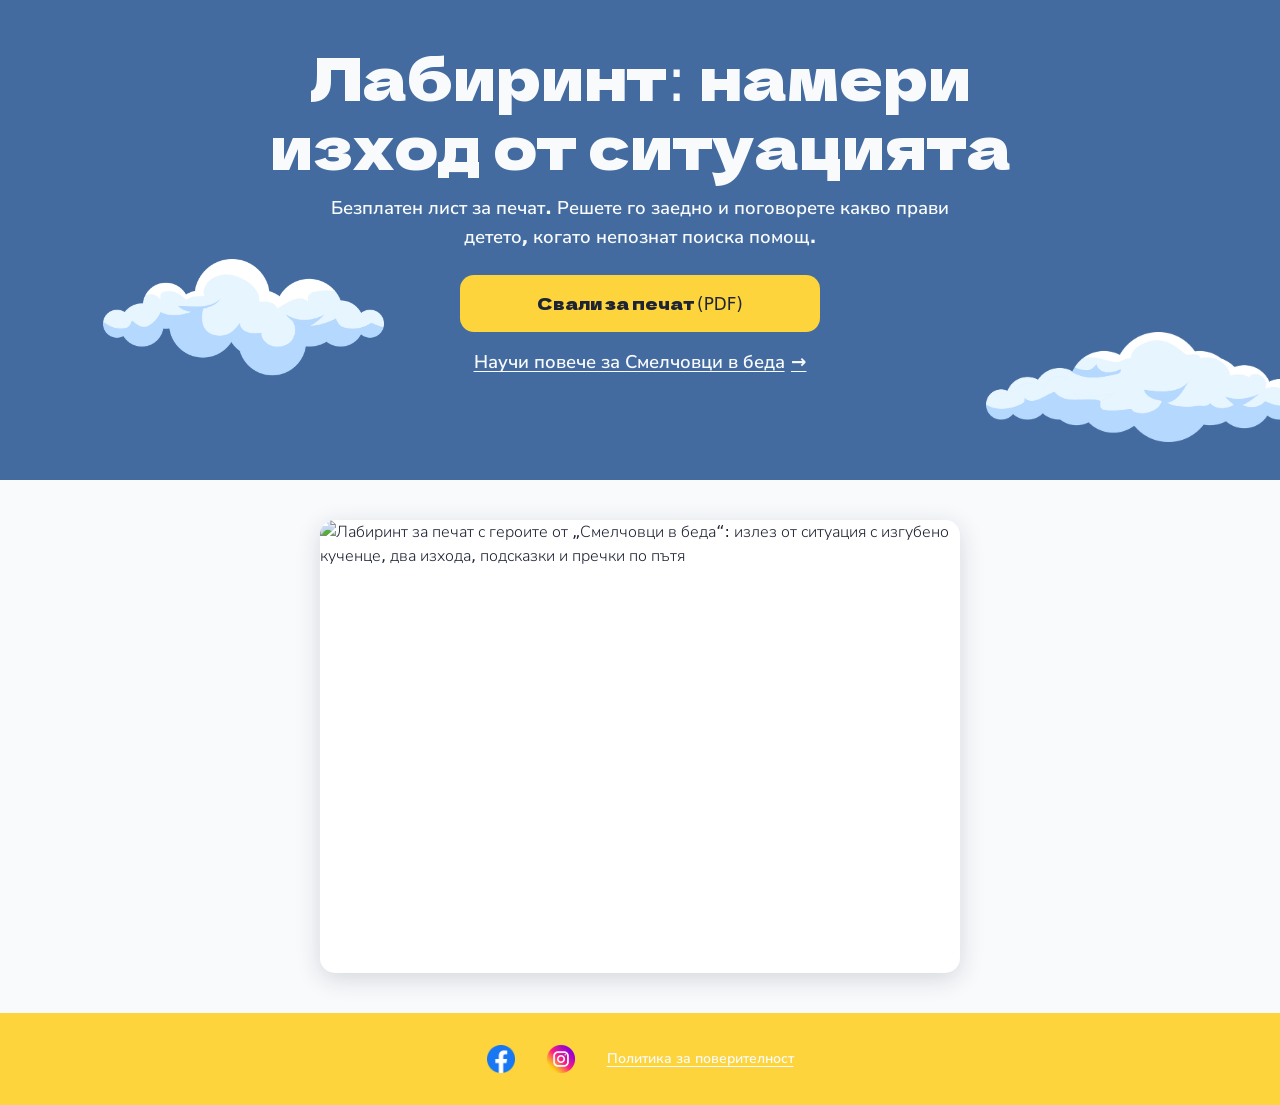
==== materiali/index.html @ 801d9868 "New dowload maze page" ====
<!DOCTYPE html>
<html lang="bg">
<head>
  <meta charset="UTF-8" />
  <meta name="viewport" content="width=device-width, initial-scale=1.0" />
  <title>Безплатен лабиринт за печат за деца | Смелчовци в беда</title>
  <meta name="description" content="Безплатен лабиринт за печат: намери изход от ситуация с изгубено кученце. Решете го заедно и поговорете какво прави детето, когато непознат поиска помощ." />

  <!-- Trailing slash, same convention as the landing page: GitHub Pages
       serves materiali/index.html at /materiali/. -->
  <link rel="canonical" href="https://smelcho.bg/materiali/" />

  <!-- Open Graph / Twitter Card. og:image is the site's existing 1200×630
       card, not the maze preview: WebP support in link previews is uneven
       (Viber, WhatsApp), and A4 landscape (1.41:1) is still not the 1.91:1
       a share card expects, so it would be cropped. -->
  <meta property="og:type" content="website" />
  <meta property="og:site_name" content="Смелчовци в беда" />
  <meta property="og:locale" content="bg_BG" />
  <meta property="og:url" content="https://smelcho.bg/materiali/" />
  <meta property="og:title" content="Лабиринт: намери изход от ситуацията — безплатен лист за печат" />
  <meta property="og:description" content="Решете го заедно и поговорете какво прави детето, когато непознат поиска помощ." />
  <meta property="og:image" content="https://smelcho.bg/assets/og/og-image-1200x630.png" />
  <meta property="og:image:width" content="1200" />
  <meta property="og:image:height" content="630" />
  <meta property="og:image:alt" content="Смелчовци в беда — карти за детска безопасност" />
  <meta name="twitter:card" content="summary_large_image" />
  <meta name="twitter:title" content="Лабиринт: намери изход от ситуацията — безплатен лист за печат" />
  <meta name="twitter:description" content="Решете го заедно и поговорете какво прави детето, когато непознат поиска помощ." />
  <meta name="twitter:image" content="https://smelcho.bg/assets/og/og-image-1200x630.png" />

  <!-- Literal --color-neda; <meta> can't read a custom property. -->
  <meta name="theme-color" content="#FDD43B" />

  <link rel="icon" href="../assets/icons/favicon-32.png" sizes="32x32" type="image/png" />
  <link rel="icon" href="../assets/icons/favicon-192.png" sizes="192x192" type="image/png" />
  <link rel="icon" href="../assets/icons/favicon-512.png" sizes="512x512" type="image/png" />
  <link rel="apple-touch-icon" href="../assets/icons/apple-touch-icon-180.png" />

  <!-- Same two preloads as the landing page; this page uses only Dela
       Gothic One 400 and Nunito Sans 600. Paths are `../` because the page
       sits one level down. -->
  <link rel="preload" href="../assets/fonts/dela-gothic-one-cyrillic-400-normal.woff2" as="font" type="font/woff2" crossorigin />
  <link rel="preload" href="../assets/fonts/nunito-sans-cyrillic-600-normal.woff2" as="font" type="font/woff2" crossorigin />

  <link rel="stylesheet" href="../style.css" />
</head>
<!-- data-no-scroll-depth: script.js is loaded here for $pageview and
     file_downloaded only; scroll_depth is a landing-page metric. -->
<body data-no-scroll-depth>
  <main class="materials">
    <!-- id="hero": initHeroClouds() in script.js looks for #hero and drives
         the clouds' --scroll-progress, exactly as on the landing page. The
         cloud markup and .cloud--1…4 classes are the landing page's own. -->
    <header class="materials__header" id="hero">
      <div class="hero__clouds" aria-hidden="true">
        <span class="cloud cloud--1"></span>
        <span class="cloud cloud--2"></span>
        <span class="cloud cloud--3"></span>
        <span class="cloud cloud--4"></span>
      </div>

      <div class="materials__header-inner">
        <h1 class="materials__title">Лабиринт: намери изход от ситуацията</h1>
        <p class="materials__lead">Безплатен лист за печат. Решете го заедно и поговорете какво прави детето, когато непознат поиска помощ.</p>

        <div class="materials__actions">
          <!-- Plain download link; works with JS off. script.js only
               listens for the click to send file_downloaded. -->
          <a
            class="cta-button materials__download"
            href="../assets/materiali/labirint-1.pdf"
            download
            data-track-download
          >Свали за печат (PDF)</a>

          <a class="materials__more" href="../">Научи повече за Смелчовци в беда<span aria-hidden="true">→</span></a>
        </div>
      </div>
    </header>

    <div class="materials__body">
      <!-- A4 landscape (297×210). width/height are the A4 ratio at 96dpi;
           CSS aspect-ratio keeps the box A4 whatever the file's own size. -->
      <img
        class="materials__preview"
        src="../assets/materiali/labirint-preview.webp"
        alt="Лабиринт за печат с героите от „Смелчовци в беда“: излез от ситуация с изгубено кученце, два изхода, подсказки и пречки по пътя"
        width="1123"
        height="794"
        loading="eager"
        decoding="async"
      />
    </div>

    <!-- Yellow footer: the landing page's own link row (its
         .waitlist-signup__footer* classes are reused as-is, not copied). -->
    <footer class="materials__footer">
      <nav class="waitlist-signup__footer" aria-label="Социални мрежи и правила">
        <ul class="waitlist-signup__footer-list">
          <li>
            <a class="waitlist-signup__footer-link" href="https://www.facebook.com/smelcho" target="_blank" rel="noopener">
              <img class="waitlist-signup__footer-icon" src="../assets/social/facebook.png" alt="Facebook" width="28" height="28" loading="lazy" decoding="async" />
            </a>
          </li>
          <li>
            <a class="waitlist-signup__footer-link" href="https://www.instagram.com/smelcho.bg/" target="_blank" rel="noopener">
              <img class="waitlist-signup__footer-icon waitlist-signup__footer-icon--inset" src="../assets/social/instagram.png" alt="Instagram" width="28" height="28" loading="lazy" decoding="async" />
            </a>
          </li>
          <li>
            <a class="waitlist-signup__footer-link waitlist-signup__footer-link--text" href="../privacy.html" target="_blank" rel="noopener">Политика за поверителност</a>
          </li>
        </ul>
      </nav>
    </footer>
  </main>

  <script src="../script.js"></script>
</body>
</html>
---- style.css ----
/* СМЕЛЧОВЦИ В БЕДА — Landing Page Styles.
   Tokens live in §1: extend that block, don't redefine tokens later.
   Breakpoints: <768px mobile · 768px portrait tablet · 1024px or 768px
   landscape = landscape tablet/desktop · 1440px desktop. */

/* 0. FONTS (self-hosted). Dela Gothic One ships weight 400 only — never
   request 700/800/900 against it; the browser fakes the bold badly. */
@font-face {
  font-family: 'Dela Gothic One';
  src: url('assets/fonts/dela-gothic-one-cyrillic-400-normal.woff2') format('woff2');
  font-weight: 400;
  font-style: normal;
  font-display: swap;
}
@font-face {
  font-family: 'Nunito Sans';
  src: url('assets/fonts/nunito-sans-cyrillic-300-normal.woff2') format('woff2');
  font-weight: 300;
  font-style: normal;
  font-display: swap;
}
@font-face {
  font-family: 'Nunito Sans';
  src: url('assets/fonts/nunito-sans-cyrillic-400-normal.woff2') format('woff2');
  font-weight: 400;
  font-style: normal;
  font-display: swap;
}
@font-face {
  font-family: 'Nunito Sans';
  src: url('assets/fonts/nunito-sans-cyrillic-600-normal.woff2') format('woff2');
  font-weight: 600;
  font-style: normal;
  font-display: swap;
}
@font-face {
  font-family: 'Nunito Sans';
  src: url('assets/fonts/nunito-sans-cyrillic-700-normal.woff2') format('woff2');
  font-weight: 700;
  font-style: normal;
  font-display: swap;
}
@font-face {
  font-family: 'Nunito Sans';
  src: url('assets/fonts/nunito-sans-cyrillic-800-normal.woff2') format('woff2');
  font-weight: 800;
  font-style: normal;
  font-display: swap;
}

/* --- 1. DESIGN TOKENS --- */
:root {
  --color-zaki: #725598;
  --color-vihren: #F68044;
  --color-neda: #FDD43B;
  /* Not --color-neda: that is a button fill, and reusing it would make
     this read as a button. 4.58:1 on --color-hero-bg. */
  --color-yellow-light: #FEEBA4;
  --color-vesta: #278C5D;
  --color-misho: #E5E1D6;
  --color-misho-accent: #4FA6E0; 
  --color-misho-trim: #8B5E3C;   
  --color-misho-hair: #D4B483;   
  --color-buddy: #2FB6B0; /* turquoise — Help/Buddy cards, not tied to one Bravie */

  --color-icon-burnt-orange: #A8501A;
  --color-icon-deep-red: #7A2020;
  --color-icon-deep-teal: #0E4749;

  /* --- Hero --- */
  /* Do not lighten without re-measuring: --color-yellow-light 4.58:1,
     --color-hero-text 5.21:1; both fail AA above this. */
  --color-hero-bg: #436BA0;
  --color-hero-text: #F8FAFC;

  /* --- Base surfaces --- */
  --color-surface-white: #F8FAFC;
  --color-text-dark: #1E2433; 
  --color-text-muted: #5B6478;

  /* --- Feedback colors --- */
  --color-error: #D9402A;
  --color-success: #278C5D; 

  /* --- Section background colors --- */
  --color-section-problem-bg: #725598; 
  --color-section-works-bg: var(--color-misho); /* Light, not saturated — needs different text/accent handling than the
    other section colors; see .how-it-works. */

  /* --- Type --- */
  --font-display: 'Dela Gothic One', system-ui, sans-serif;  
  --font-body: 'Nunito Sans', system-ui, sans-serif; 

  /* --- Type scale (fluid, mobile-first) --- */
  --font-size-h1: clamp(2rem, 6vw, 3.75rem);
  --font-size-h2: clamp(1.5rem, 4.5vw, 2.5rem);
  --font-size-body: clamp(1rem, 2vw, 1.15rem);
  --font-size-small: 0.875rem;

  /* --- Spacing scale --- */
  --space-1: 0.5rem;
  --space-2: 1rem;
  --space-3: 1.5rem;
  --space-4: 2.5rem;
  --space-5: 4rem;
  --space-6: 6rem;

  /* --- Radii --- */
  --radius-input: 14px;
  --radius-card: 15px; 

  /* --- Card geometry --- 3:5 per spec; physical cards are 6cm × 10cm. */
  --card-aspect: 3 / 5;
  --card-border-side: 6px; /* The spec's "thicker bottom border" is the caption panel's background,
    not a CSS border — see .brave-card__caption. */

  /* Fixed, not fluid, so the peek is predictable regardless of card
     width. */
  --card-peek-desktop: 300px;
  --card-peek-desktop-xl: 340px; 
  --card-peek-mobile: 230px;           
  --card-peek-tablet-portrait: 260px;  
}

/* --- 2. RESET & BASE --- */
*, *::before, *::after { box-sizing: border-box; }

/* Also on `html`, not just `body`: `html` is the real scrolling root
   once `body` has its own overflow. Remove it and the Wait-list clouds
   bring back a horizontal scrollbar. */
html { scroll-behavior: smooth; overflow-x: hidden; }

body {
  margin: 0;
  background: var(--color-surface-white);
  color: var(--color-text-dark);
  font-family: var(--font-body);
  font-weight: 300; 
  line-height: 1.5;
  -webkit-font-smoothing: antialiased;
  overflow-x: hidden; 
}

h1, h2, h3 { font-family: var(--font-display); font-weight: 400; margin: 0; }
p { margin: 0; }
ul { list-style: none; margin: 0; padding: 0; }
button { font-family: inherit; }

.sr-only {
  position: absolute;
  width: 1px; height: 1px;
  padding: 0; margin: -1px;
  overflow: hidden;
  clip: rect(0, 0, 0, 0);
  white-space: nowrap;
  border: 0;
}

@media (prefers-reduced-motion: reduce) {
  html { scroll-behavior: auto; }
  *, *::before, *::after {
    animation-duration: 0.001ms !important;
    transition-duration: 0.001ms !important;
  }
}

a:focus-visible,
button:focus-visible,
input:focus-visible {
  outline: 3px solid var(--color-zaki);
  outline-offset: 3px;
}

/* === 3. HERO SECTION === */
.hero {
  position: relative;
  overflow: hidden;
  min-height: calc(100vh - var(--card-peek-mobile)); 
  display: flex;
  align-items: center;
  justify-content: center;
  padding: var(--space-5) var(--space-2) var(--space-3); 
  background: var(--color-hero-bg);
  color: var(--color-hero-text);
}

/* --- Clouds --- One shared --scroll-progress, set by script.js on the
   container. z-index below .hero__content. */
.hero__clouds {
  position: absolute;
  inset: 0;
  z-index: 0;
  pointer-events: none;
  overflow: hidden;
  /* No --scroll-progress default here: this must INHERIT the value
     script.js sets on #hero. Declaring it — even as a fallback — beats
     the inherited value and pins every cloud to 0. */
}

.cloud {
  position: absolute;
  background-repeat: no-repeat;
  background-position: center;
  background-size: contain;
  transform: translate(
    calc(var(--scroll-progress, 0) * var(--cloud-distance) * var(--cloud-dir)),
    var(--cloud-y-offset, 0%)
  );
}

.cloud--1 {
  background-image: url('assets/clouds/cloud-1.png');
  width: clamp(190px, 42vw, 320px);
  aspect-ratio: 2.84 / 1;
  top: 2%;
  left: 2%;
  --cloud-dir: -1;
  --cloud-distance: 160px;
}
.cloud--2 {
  background-image: url('assets/clouds/cloud-2.png');
  width: clamp(130px, 26vw, 210px);
  aspect-ratio: 2.31 / 1;
  top: 16%;
  right: 4%;
  transform: scaleX(-1) translateX(calc(var(--scroll-progress, 0) * var(--cloud-distance) * var(--cloud-dir)));
  --cloud-dir: 1;
  --cloud-distance: 190px;
}
.cloud--3 {
  background-image: url('assets/clouds/cloud-3.png');
  width: clamp(180px, 38vw, 300px);
  aspect-ratio: 2.25 / 1;
  bottom: 16%;
  left: 6%;
  --cloud-dir: -1;
  --cloud-distance: 140px;
}
.cloud--4 {
  background-image: url('assets/clouds/cloud-4.png');
  width: clamp(240px, 46vw, 400px);
  aspect-ratio: 3.01 / 1;
  bottom: 6%;
  right: -5%;
  --cloud-dir: 1;
  --cloud-distance: 170px;
}

@media (min-width: 900px) {
  .cloud--1 { top: 4%;  left: 3%;  width: clamp(260px, 20vw, 380px); }
  .cloud--2 { top: 10%; right: 6%; width: clamp(170px, 13vw, 250px); }
  .cloud--3 { bottom: 20%; left: 8%; width: clamp(220px, 22vw, 340px); }
  .cloud--4 { bottom: 8%; right: -3%; width: clamp(320px, 26vw, 480px); }
}

@media (max-width: 767px) {
  .cloud--1, .cloud--2 { display: none; }
  .cloud--3 {
    width: clamp(120px, 42vw, 190px);
    bottom: 12%;
    left: -4%;
  }
  .cloud--4 {
    width: clamp(130px, 46vw, 200px);
    bottom: 4%;
    right: -6%;
  }
}

.hero__content {
  position: relative;
  z-index: 1;
  max-width: 640px;
  width: 100%;
  text-align: center;
  display: flex;
  flex-direction: column;
  align-items: center;
  gap: var(--space-2);
}

.hero__title {
  font-size: var(--font-size-h1);
  font-weight: 400; 
  line-height: 1.05;
  color: var(--color-hero-text);
}

.hero__subtitle {
  font-size: var(--font-size-body);
  font-weight: 600;
  color: var(--color-hero-text);
  opacity: 0.92;
  max-width: 34ch; 
}

/* Full opacity, NOT the subtitle's 0.92: opacity dims the whole subtree
   and would dilute the highlight spans' contrast. */
.hero__tagline {
  font-size: var(--font-size-body);
  font-weight: 600;
  color: var(--color-hero-text);
  max-width: 34ch; 
}
.hero__tagline-highlight {
  color: var(--color-yellow-light);
  font-weight: 800;
}

/* Plain `min-width` — must apply to BOTH tablet orientations. */
@media (min-width: 768px) {
  .hero__subtitle,
  .hero__tagline {
    max-width: none;
    white-space: nowrap;
  }
}

.waitlist-form { width: 100%; margin-top: var(--space-2); }

.waitlist-form__row {
  display: flex;
  flex-direction: column;
  gap: var(--space-1);
  width: 100%;
}

.waitlist-form__input {
  width: 100%;
  padding: 0.9rem 1.1rem;
  font-size: 1rem;
  font-family: var(--font-body);
  border-radius: var(--radius-input);
  border: 2px solid rgba(255, 255, 255, 0.4);
  background: rgba(255, 255, 255, 0.15);
  color: var(--color-hero-text);
  transition: border-color 0.2s ease, background 0.2s ease;
}
.waitlist-form__input::placeholder { color: rgba(248, 250, 252, 0.75); }
.waitlist-form__input:focus { border-color: var(--color-neda); background: rgba(255, 255, 255, 0.22); }
.waitlist-form__input.is-invalid { border-color: var(--color-error); }

@media (max-width: 767px) {
  .waitlist-form__input { text-align: center; }
}

.waitlist-form--on-light .waitlist-form__input {
  border-color: rgba(30, 36, 51, 0.2);
  background: rgba(30, 36, 51, 0.04);
  color: var(--color-text-dark);
}
.waitlist-form--on-light .waitlist-form__input::placeholder { color: var(--color-text-muted); }

/* The section background IS --color-neda, so a default button blends
   into it. */
.waitlist-form--on-neda .waitlist-form__input {
  border-color: transparent;
  background: var(--color-surface-white);
  color: var(--color-zaki);
}
/* Three classes, not two: the sitewide `.is-invalid` rule ties at two
   and this block sits later, so the invalid red would never show. */
.waitlist-form--on-neda .waitlist-form__input.is-invalid {
  border-color: var(--color-error);
}
.waitlist-form--on-neda .waitlist-form__input::placeholder { color: var(--color-text-muted); }
.waitlist-form--on-neda .waitlist-form__input:focus {
  border-color: var(--color-zaki);
  /* Pins focus to solid white; else the sitewide `:focus` rule makes the
     input shift from solid to translucent on click. */
  background: var(--color-surface-white);
}
/* Class + class + pseudo-class, to outrank both rules above: script.js
   focuses the input right after adding `is-invalid`, and `:focus` sits
   later, so the error colour lost exactly when it was needed. */
.waitlist-form--on-neda .waitlist-form__input.is-invalid:focus {
  border-color: var(--color-error);
}
.waitlist-form--on-neda .waitlist-form__button {
  background: var(--color-zaki);
  color: var(--color-surface-white);
}
.waitlist-form--on-neda .waitlist-form__button:hover { background: #5f4680; } 
.waitlist-form--on-neda .waitlist-form__spinner {
  border-color: rgba(248, 250, 252, 0.35);
  border-top-color: var(--color-surface-white);
}

/* CSS can't size an element as a percentage of a SIBLING, so this is px
   against the button's rendered ~273px. Re-check if its label changes. */
@media (min-width: 1024px), (min-width: 768px) and (orientation: landscape) {
  .waitlist-form--on-neda .waitlist-form__input {
    min-width: 190px;
  }
}

.waitlist-form__button {
  position: relative;
  display: flex;
  align-items: center;
  justify-content: center;
  gap: 0.6rem;
  padding: 1rem 1.5rem;
  font-family: var(--font-display);
  font-size: 1rem;
  font-weight: 400; 
  color: var(--color-text-dark);
  background: var(--color-neda);
  border: none;
  border-radius: var(--radius-input);
  cursor: pointer;
  transition: background 0.2s ease, transform 0.15s ease;
}
.waitlist-form__button:hover { background: #ffe27a; }
.waitlist-form__button:active { transform: scale(0.98); }
.waitlist-form__button:disabled { opacity: 0.7; cursor: not-allowed; }

.waitlist-form__spinner {
  display: none;
  width: 16px; height: 16px;
  border-radius: 50%;
  border: 2px solid rgba(30, 36, 51, 0.35);
  border-top-color: var(--color-text-dark);
  animation: spin 0.7s linear infinite;
}
.waitlist-form__button.is-loading .waitlist-form__spinner { display: inline-block; }
.waitlist-form__button.is-loading .waitlist-form__button-label { opacity: 0.85; }
@keyframes spin { to { transform: rotate(360deg); } }

.waitlist-form__error {
  min-height: 1.25rem;
  margin-top: var(--space-1);
  font-size: var(--font-size-small);
  font-weight: 700;
  color: #7F1D1D; 
  text-align: left;
}

.waitlist-form__error:not(:empty) {
  display: inline-block;
  padding: 0.35rem 0.7rem;
  background: var(--color-surface-white);
  border-radius: 8px;
}

.success-message {
  display: flex;
  align-items: center;
  gap: 0.6rem;
  margin-top: var(--space-2);
  padding: 1rem 1.25rem;
  width: 100%;
  border-radius: var(--radius-input);
  background: rgba(39, 140, 93, 0.25); 
  border: 1px solid rgba(39, 140, 93, 0.6);
  color: var(--color-hero-text);
  opacity: 0;
  transform: translateY(8px);
  transition: opacity 0.5s ease, transform 0.5s ease;
}
/* `[hidden]` must be matched here: `.success-message`'s `display: flex`
   beats the built-in `[hidden] { display: none }`, so the element stayed
   in flow at full height while hidden. */
.success-message[hidden] { display: none; }
.success-message.is-visible { opacity: 1; transform: translateY(0); }
.success-message__icon { width: 22px; height: 22px; flex-shrink: 0; color: #6EE7B7; }
.success-message__text { font-weight: 700; text-align: left; }

.success-message--on-light {
  color: var(--color-text-dark);
  background: rgba(39, 140, 93, 0.15);
  border-color: rgba(39, 140, 93, 0.55);
}
.success-message--on-light .success-message__icon { color: var(--color-vesta); }

/* === 4. BRAVIES INTRO SECTION === */
.bravies {
  position: relative;
  padding: var(--space-3) var(--space-2) var(--space-5);
  background: var(--color-surface-white);
  display: flex;
  flex-direction: column;
  align-items: center;
  gap: var(--space-3);
}

.bravies__intro {
  font-size: var(--font-size-h2);
  font-weight: 700;
  text-align: center;
  max-width: 32ch;
  margin-bottom: var(--space-2);
  color: var(--color-text-dark);
}

@media (min-width: 768px) {
  .bravies__intro {
    font-size: clamp(1.1rem, 2.3vw, 1.6rem);
    max-width: none;
    white-space: nowrap;
  }
}

.card-row {
  display: flex;
  flex-direction: column;
  align-items: center;
  gap: var(--space-3);
  width: 100%;
}

/* --- Individual card --- overflow:visible so the portrait can escape
   the frame; the border is on ::before so border-radius clips clean. */
.brave-card {
  position: relative;
  width: min(320px, 78vw);
  aspect-ratio: var(--card-aspect);
  min-height: 0; /* Else its content-based minimum height overrides the aspect-ratio. */
  flex-shrink: 0;
  overflow: visible;
}

.brave-card::before {
  content: '';
  position: absolute;
  inset: 0;
  z-index: 0;
  border-radius: var(--radius-card);
  background: var(--color-surface-white);
  border: var(--card-border-side) solid var(--card-color, var(--color-zaki));
  pointer-events: none;
}

.brave-card--zaki   { --card-color: var(--color-zaki);   --card-text-on-accent: var(--color-surface-white); transform: rotate(-2.5deg); }
.brave-card--vihren { --card-color: var(--color-vihren); --card-text-on-accent: var(--color-text-dark);   transform: rotate(2deg); }
.brave-card--neda    { --card-color: var(--color-neda);   --card-text-on-accent: var(--color-text-dark);   transform: rotate(-1.5deg); }
.brave-card--vesta   { --card-color: var(--color-vesta);  --card-text-on-accent: var(--color-surface-white); transform: rotate(2.5deg); }
.brave-card--misho   { --card-color: var(--color-misho);  --card-text-on-accent: var(--color-text-dark);   transform: rotate(-2deg); }

.brave-card__trigger {
  position: relative;
  z-index: 1;
  display: block;
  width: 100%;
  height: 100%;
  padding: 0;
  background: none;
  border: none;
  cursor: pointer;
  text-align: center;
  color: inherit;
}

/* Fills the ENTIRE card, caption overlaid on top. The portrait's box is
   constant regardless of state — that is what makes sizing reliable. */
.brave-card__portrait {
  position: absolute;
  inset: 0;
  z-index: 1;
  display: flex;
  align-items: flex-end;
  justify-content: center;
  padding: var(--space-2) var(--space-2) 0.5rem;
  overflow: visible; 
}

.brave-card__portrait-img {
  display: block;
  max-width: 100%;
  max-height: 100%;
  width: auto;
  height: auto;
  object-fit: contain;
  filter: drop-shadow(0 6px 10px rgba(30, 36, 51, 0.18));
  transform: translateY(0) scale(1);
}

/* Mobile/portrait-tablet pulse. Neutralised in the desktop breakpoint —
   the two are mutually exclusive. */
@keyframes brave-card-pulse-mobile {
  0%   { transform: translateY(0) scale(1); }
  50%  { transform: translateY(0) scale(1.08); }
  100% { transform: translateY(0) scale(1); }
}
.brave-card__portrait-img.is-pulsing {
  animation: brave-card-pulse-mobile 1.2s ease;
  /* Grow UPWARD from the feet: with the default 50% 50% origin the bottom
     edge drops ~18px at 375px against ~8px of padding, and nothing clips
     below the card. A bottom origin never moves that edge, for any
     artwork. Desktop neutralises .is-pulsing and must reset this too. */
  transform-origin: 50% 100%;
}
@media (prefers-reduced-motion: reduce) {
  .brave-card__portrait-img.is-pulsing { animation: none; }
}

/* The spec's "thicker bottom border" — a solid block, since a border
   can't be a readable text panel. */
.brave-card__caption {
  position: absolute;
  left: 0;
  right: 0;
  bottom: 0;
  z-index: 2;
  display: flex;
  flex-direction: column;
  gap: 0.2rem;
  min-height: 110px; /* was fixed `height` + overflow:hidden — clipped the bio
                        in Messenger's WebView, which inflates rem by the
                        Android system font scale. The panel is anchored
                        bottom:0 so it grows upward over the portrait; losing a
                        little artwork beats losing a line of text. */
  padding: 0.5rem 0.75rem 0.6rem;
  background: var(--card-color, var(--color-zaki));
  border-radius: 0 0 var(--radius-card) var(--radius-card);
}

@media (max-width: 767px) {
  .brave-card__caption { min-height: 90px; }
}

.brave-card__name {
  font-family: var(--font-display);
  font-weight: 400; 
  font-size: 1rem;
  text-transform: uppercase;
  letter-spacing: 0.03em;
  color: var(--card-text-on-accent, var(--color-text-dark));
}

.brave-card__bio {
  font-size: 0.95rem;
  line-height: 1.32;
  color: var(--card-text-on-accent, var(--color-text-dark));
  opacity: 0.95;
}

.brave-card.is-active,
.brave-card:hover {
  z-index: 5;
}

/* === 5. PORTRAIT TABLET (≥768px portrait) === Grid 1 / 2 / 2, DOM
   order. */
@media (min-width: 768px) and (orientation: portrait) {
  .hero {
    min-height: calc(100vh - var(--card-peek-tablet-portrait));
  }

  .card-row {
    display: grid;
    grid-template-columns: repeat(2, minmax(220px, 1fr));
    justify-items: center;
    align-items: start;
    gap: var(--space-4) var(--space-3);
    max-width: 680px;
  }

  .card-row > li:first-child { grid-column: 1 / -1; }

  .brave-card { width: min(300px, 34vw); }
}

/* === 6. LANDSCAPE TABLET / DESKTOP (≥1024px, or ≥768px landscape) ===
   Single row; visual order remapped via `order`, DOM order unchanged. */
@media (min-width: 1024px), (min-width: 768px) and (orientation: landscape) {
  .hero {
    min-height: calc(100vh - var(--card-peek-desktop));
    padding-bottom: var(--space-3);
  }

  .bravies {
    padding-top: var(--space-2);
    gap: var(--space-3);
  }

  .waitlist-form__row { flex-direction: row; align-items: stretch; justify-content: center; }
  .waitlist-form__input { max-width: 320px; } 
  .waitlist-form__input { flex: 1; }
  .waitlist-form__button { flex-shrink: 0; }

  .card-row {
    display: flex;
    flex-direction: row;
    align-items: flex-end;
    justify-content: center;
    flex-wrap: nowrap;
    max-width: none;
    gap: var(--space-3);
  }

  .card-row > li:first-child { grid-column: auto; }

  .brave-card { width: clamp(160px, 13vw, 210px); }

  .brave-card__portrait-img {
    transform: translateY(-14%) scale(1.16);
  }

  @keyframes brave-card-pulse {
    0%   { transform: translateY(-14%) scale(1.16); }
    50%  { transform: translateY(-14%) scale(1.22); }
    100% { transform: translateY(-14%) scale(1.16); }
  }

  .brave-card__trigger:hover .brave-card__portrait-img {
    animation: brave-card-pulse 1s ease;
  }
  /* Desktop is hover-only; .is-pulsing is neutralised here.
     BOTH properties must be reset, not just `animation` — the JS still
     adds the class at this breakpoint. FULL NEUTRALISATION POINT: every
     property added to the mobile .is-pulsing rule needs a reset here. */
  .brave-card__portrait-img.is-pulsing {
    animation: none;
    transform-origin: 50% 50%;
  }
  /* Hover only, NOT also .is-active — Неда carries that from load, so the
     computed `animation` never changed and the pulse never restarted. */

  .brave-card--zaki   { order: 1; }
  .brave-card--vihren { order: 2; }
  .brave-card--neda    { order: 3; }
  .brave-card--vesta   { order: 4; }
  .brave-card--misho   { order: 5; }
}

/* === 7. BREAKPOINT — DESKTOP (≥1440px) === */
@media (min-width: 1440px) {
  .hero {
    min-height: calc(100vh - var(--card-peek-desktop-xl));
  }

  .hero__content { max-width: 720px; }

  /* Keep the tightened padding-top from the previous breakpoint. */
  .bravies {
    padding-left: var(--space-5);
    padding-right: var(--space-5);
    padding-bottom: var(--space-6);
  }

  .card-row { gap: var(--space-4); }
  .brave-card { width: clamp(180px, 11vw, 220px); }
}

/* === PHASE 2 — Problem / What It Teaches / How It Works === */

.reveal {
  opacity: 0;
  transform: translateY(40px);
  transition: opacity 0.6s ease, transform 0.6s ease;
}
.reveal.is-visible {
  opacity: 1;
  transform: translateY(0);
}
@media (prefers-reduced-motion: reduce) {
  .reveal { opacity: 1; transform: none; transition: none; }
}

/* --- PROBLEM SECTION --- */
.problem {
  padding: var(--space-5) var(--space-2);
  background: var(--color-section-problem-bg);
  color: var(--color-hero-text);
}

.problem__inner {
  /* Fixed px, not `ch`: `ch` resolves against this element's Nunito Sans,
     not the heading's much wider Dela Gothic One. */
  max-width: 920px;
  margin: 0 auto;
  text-align: center;
  display: flex;
  flex-direction: column;
  gap: var(--space-3);
}

.problem__heading {
  font-size: var(--font-size-h2);
  font-weight: 400; 
}

.problem__quote-mark {
  font-size: 1.4em;
  font-weight: 400; 
  color: var(--color-neda);
  line-height: 0;
  vertical-align: -0.08em;
}

.problem__body {
  display: flex;
  flex-direction: column;
  gap: var(--space-2);
  font-size: var(--font-size-body);
  line-height: 1.6;
  opacity: 0.96;
  text-align: left;
}

/* --- WHAT IT TEACHES SECTION --- */
.teaches {
  padding: var(--space-5) var(--space-2);
  background: var(--color-surface-white);
  color: var(--color-text-dark);
}

.teaches__inner {
  max-width: 1100px; 
  margin: 0 auto;
  display: flex;
  flex-direction: column;
  align-items: center;
  gap: var(--space-4);
}

.teaches__heading {
  font-size: var(--font-size-h2);
  font-weight: 400; 
  text-align: center;
}

.teaches__body {
  /* Fixed px, not `ch` — 75ch measures ~73 characters of real capacity. */
  max-width: 920px;
  margin: 0 auto;
  display: flex;
  flex-direction: column;
  gap: var(--space-2);
  font-size: var(--font-size-body);
  line-height: 1.6;
  text-align: left;
}

.teaches__points {
  list-style: none;
  margin: 0;
  padding: 0;
  width: 100%;
  display: grid;
  grid-template-columns: repeat(auto-fit, minmax(260px, 1fr));
  column-gap: var(--space-3);
  --icon-size: 84px;
  /* Row gap must exceed column gap: the badges poke up 2/3 of their
     height above their own box. */
  row-gap: calc(var(--icon-size) * 2 / 3 + var(--space-2));
  margin-top: calc(var(--icon-size) * 2 / 3 - var(--space-4));
}

.teaches__point {
  --point-color: var(--color-neda);
  --icon-glyph-color: var(--color-surface-white);
  --icon-url: url('assets/icons/resist.png');
  position: relative;
  overflow: visible;
  display: flex;
  flex-direction: column;
  align-items: center;
  text-align: center;
  padding: calc(var(--icon-size) / 3 + var(--space-2)) var(--space-2) var(--space-3);
  border-radius: var(--radius-card);
  background: var(--color-surface-white);
  border: 3px solid var(--point-color);
}

.teaches__point:nth-child(6n+2) {
  --point-color: var(--color-vihren);
  --icon-glyph-color: var(--color-surface-white); 
  --icon-url: url('assets/icons/running_away.png');
}
.teaches__point:nth-child(6n+3) {
  --point-color: var(--color-vesta);
  --icon-glyph-color: var(--color-surface-white);
  --icon-url: url('assets/icons/tell.png');
}
.teaches__point:nth-child(6n+4) {
  --point-color: var(--color-zaki);
  --icon-glyph-color: var(--color-surface-white);
  --icon-url: url('assets/icons/keyword.png');
}
.teaches__point:nth-child(6n+5) {
  --point-color: var(--color-misho);
  --icon-glyph-color: var(--color-misho-trim);
  /* Real alpha, not a white matte — what makes mask-image tinting work. */
  --icon-url: url('assets/icons/misho-confused.png');
}
.teaches__point:nth-child(6n+6) {
  --point-color: var(--color-buddy);
  --icon-glyph-color: var(--color-surface-white);
  --icon-url: url('assets/icons/help.png');
}

.teaches__point-icon {
  position: absolute;
  top: calc(var(--icon-size) * -2 / 3);
  left: 50%;
  transform: translateX(-50%);
  width: var(--icon-size);
  height: var(--icon-size);
  flex-shrink: 0;
  border-radius: 50%;
  background: var(--point-color);
}

.teaches__point-icon::after {
  content: none; /* mask-image:none does NOT hide an unmasked layer — it removes the
    mask, leaving a solid square. Tiles with an icon override to ''. */
  position: absolute;
  inset: 22%;
  background-color: var(--icon-glyph-color);
  -webkit-mask-image: var(--icon-url);
  mask-image: var(--icon-url);
  -webkit-mask-size: contain;
  mask-size: contain;
  -webkit-mask-repeat: no-repeat;
  mask-repeat: no-repeat;
  -webkit-mask-position: center;
  mask-position: center;
}

.teaches__point:nth-child(6n+1) .teaches__point-icon::after,
.teaches__point:nth-child(6n+2) .teaches__point-icon::after,
.teaches__point:nth-child(6n+3) .teaches__point-icon::after,
.teaches__point:nth-child(6n+4) .teaches__point-icon::after,
.teaches__point:nth-child(6n+5) .teaches__point-icon::after,
.teaches__point:nth-child(6n+6) .teaches__point-icon::after {
  content: '';
}

.teaches__point p {
  margin: 0;
  font-size: 0.95rem;
  line-height: 1.5;
}

.teaches__cta {
  display: flex;
  justify-content: center;
}

.cta-button {
  display: inline-flex;
  align-items: center;
  justify-content: center;
  text-align: center;
  padding: 1rem 2rem;
  font-family: var(--font-display);
  font-size: 1.05rem;
  font-weight: 400; 
  color: var(--color-text-dark);
  background: var(--color-neda);
  border-radius: var(--radius-input);
  text-decoration: none;
  cursor: pointer;
  transition: background 0.2s ease, transform 0.15s ease;
}
.cta-button:hover { background: #ffe27a; }
.cta-button:active { transform: scale(0.98); }

/* --- HOW IT WORKS SECTION --- */
.how-it-works {
  padding: var(--space-4) var(--space-2);
  background: var(--color-section-works-bg);
  color: var(--color-text-dark); 
}

.how-it-works__inner {
  max-width: 1100px;
  margin: 0 auto;
}

.how-it-works__heading {
  font-size: var(--font-size-h2);
  font-weight: 400; 
  text-align: center;
  color: var(--color-misho-trim);
}

.how-it-works__meta {
  margin: 0 0 var(--space-4);
  text-align: center;
  font-size: var(--font-size-body);
  font-weight: 600;
  color: var(--color-text-dark);
  opacity: 0.75;
}

.how-it-works__steps {
  list-style: none;
  margin: 0;
  padding: 0;
  display: flex;
  flex-direction: column;
  gap: var(--space-4);
}

.how-it-works__step {
  display: flex;
  align-items: center;
  gap: var(--space-4);
}
.how-it-works__step--2 {
  flex-direction: row-reverse;
}

.how-it-works__text {
  flex: 1 1 0;
  display: flex;
  flex-direction: column;
  gap: 0.3rem;
}

.how-it-works__number {
  font-family: var(--font-display);
  font-size: 1.5rem;
  font-weight: 400; 
  width: 2.5rem;
  height: 2.5rem;
  display: flex;
  align-items: center;
  justify-content: center;
  border-radius: 50%;
  background: var(--color-misho-trim);
  color: var(--color-surface-white);
  margin-bottom: 0.2rem;
}

.how-it-works__step-title {
  margin: 0;
  font-family: var(--font-display);
  font-size: 1.05rem;
  font-weight: 400; 
  text-transform: uppercase;
  letter-spacing: 0.02em;
  color: var(--color-misho-trim); 
}

.how-it-works__step-line {
  margin: 0;
  font-size: var(--font-size-body);
  line-height: 1.5;
}

.how-it-works__card-wrap {
  flex: 1 1 0;
  min-height: 0; 
  display: flex;
  justify-content: center;
}

/* 3:5 turns every pixel of width into 1.67px of height — the biggest
   lever on this section's total height. */
.how-it-works__card {
  width: min(130px, 36vw);
  aspect-ratio: var(--card-aspect);
  display: flex;
  align-items: center;
  justify-content: center;
  text-align: center;
  padding: var(--space-2);
  background: var(--color-surface-white);
  border: 3px dashed rgba(30, 36, 51, 0.25);
  border-radius: var(--radius-card);
  color: var(--color-text-muted);
  font-size: var(--font-size-small);
  font-weight: 700;
  box-shadow: 0 10px 24px rgba(15, 23, 42, 0.18);
}

/* This element IS the box, so `width: 100%` resolves against the flex
   parent and blows the card past ~130px — measured 530px. */
.how-it-works__card--img {
  display: block;
  object-fit: cover;
  padding: 0;
  border: none;
  background: none;
}

.how-it-works__step--1 .how-it-works__card { transform: rotate(-3deg); }
.how-it-works__step--2 .how-it-works__card { transform: rotate(2.5deg); }
.how-it-works__step--3 .how-it-works__card { transform: rotate(-2deg); }

@media (max-width: 767px) {
  .how-it-works__step,
  .how-it-works__step--2 {
    flex-direction: column;
    align-items: stretch;
    gap: var(--space-2);
  }

  .how-it-works__card-wrap {
    order: -1;
    /* min-height: auto, NOT the 0 set for the desktop row: in a COLUMN flex
       container, flex: 1 1 0 with min-height: 0 collapses toward the 0
       basis instead of the aspect-ratio height — measured ~6px tall. */
    min-height: auto;
    flex: 0 0 auto;
  }

  .how-it-works__text { text-align: center; align-items: center; }
}

/* === PHASE 3 — Testimonials / Desired State === */

/* --- TESTIMONIALS SECTION --- */
.testimonials {
  padding: var(--space-5) var(--space-2);
  background: var(--color-surface-white);
  color: var(--color-text-dark);
}

.testimonials__inner {
  max-width: 980px;
  margin: 0 auto;
  display: flex;
  flex-direction: column;
  align-items: center;
  gap: var(--space-4);
}

.testimonials__heading {
  font-size: var(--font-size-h2);
  font-weight: 400; 
  text-align: center;
}

.testimonials__slider {
  width: 100%;
}
.testimonials__slider:focus-visible {
  outline: 3px solid var(--color-zaki);
  outline-offset: 4px;
  border-radius: var(--radius-card);
}

.testimonials__viewport {
  overflow: hidden;
}

.testimonials__track {
  display: flex;
  transition: transform 0.5s cubic-bezier(0.65, 0, 0.35, 1);
}
@media (prefers-reduced-motion: reduce) {
  .testimonials__track { transition: none; }
}

.testimonials__slide {
  flex: 0 0 100%;
  width: 100%;
}

.testimonials__quote {
  margin: 0;
  padding: 0 var(--space-2);
  display: flex;
  flex-direction: row;
  align-items: center;
  justify-content: center;
  gap: var(--space-2);
}

.testimonials__quote-body {
  display: flex;
  flex-direction: column;
  align-items: center;
  text-align: center;
  gap: 0;
}

.testimonials__mark {
  flex: 0 0 auto;
  font-family: var(--font-display);
  font-size: 3.5rem;
  line-height: 1;
  font-weight: 400; 
  color: var(--slide-accent, var(--color-vesta));
}
.testimonials__mark--open { align-self: flex-start; }
.testimonials__mark--close { align-self: flex-end; }

.testimonials__quote p {
  margin: 0;
  font-family: var(--font-body); 
  font-weight: 600;
  font-size: var(--font-size-h2);
  line-height: 1.35;
  color: var(--color-text-dark);
}

.testimonials__cite {
  display: block;
  margin-top: var(--space-2);
  font-style: normal;
  font-size: var(--font-size-small);
  font-weight: 700;
  color: var(--color-text-muted);
}

.testimonials__quote {
  animation: testimonial-bump 0.5s ease;
}
@keyframes testimonial-bump {
  0% { opacity: 0; transform: translateY(10px) scale(0.98); }
  100% { opacity: 1; transform: translateY(0) scale(1); }
}
@media (prefers-reduced-motion: reduce) {
  .testimonials__quote { animation: none; }
}

.testimonials__dots {
  display: flex;
  justify-content: center;
  gap: var(--space-2);
  margin-top: var(--space-2);
}

.testimonials__dot {
  width: 1rem;
  height: 1rem;
  padding: 0;
  border: none;
  border-radius: 50%;
  background: var(--dot-accent, var(--color-vesta));
  opacity: 0.35;
  cursor: pointer;
  transition: opacity 0.2s ease, transform 0.2s ease;
}
.testimonials__dot:hover { opacity: 0.6; }
.testimonials__dot.is-active {
  opacity: 1;
  transform: scale(1.3);
}

@media (max-width: 480px) {
  .testimonials__mark { font-size: 2.5rem; }
  .testimonials__quote { gap: var(--space-1); }
  .testimonials__quote p { font-size: 1.25rem; }
}

/* --- DESIRED STATE SECTION --- Background: --color-vesta. */
.desired-state {
  padding: var(--space-5) var(--space-2);
  background: var(--color-vesta);
  color: var(--color-surface-white);
}

.desired-state__inner {
  /* 940px, not 900px: the child .desired-state__body is 920px. */
  max-width: 940px;
  margin: 0 auto;
  display: flex;
  flex-direction: column;
  align-items: center;
  gap: var(--space-3);
}

.desired-state__heading {
  font-size: var(--font-size-h2);
  font-weight: 400; 
  text-align: center;
}

.desired-state__body {
  /* Fixed px, not `ch` — 75ch measures ~73 characters of real capacity. */
  max-width: 920px;
  margin: 0 auto;
  display: flex;
  flex-direction: column;
  gap: var(--space-2);
  font-size: var(--font-size-body);
  line-height: 1.6;
  text-align: left;
}

.desired-state__list {
  width: 100%;
  max-width: 640px;
  display: flex;
  flex-direction: column;
  gap: var(--space-2);
}

@media (min-width: 1024px), (min-width: 768px) and (orientation: landscape) {
  .desired-state__list {
    max-width: 820px;
    display: grid;
    grid-template-columns: 1fr 1fr;
    column-gap: var(--space-5);
    row-gap: var(--space-3);
  }
}

.desired-state__item {
  display: flex;
  align-items: flex-start;
  gap: var(--space-2);
  text-align: left;
}
.desired-state__item:nth-child(1) { transition-delay: 0s; }
.desired-state__item:nth-child(2) { transition-delay: 0.12s; }
.desired-state__item:nth-child(3) { transition-delay: 0.24s; }
.desired-state__item:nth-child(4) { transition-delay: 0.36s; }
@media (prefers-reduced-motion: reduce) {
  .desired-state__item { transition-delay: 0s; }
}

.desired-state__tick {
  flex-shrink: 0;
  width: 2rem;
  height: 2rem;
  display: flex;
  align-items: center;
  justify-content: center;
  border-radius: 50%;
  background: var(--color-surface-white);
  color: var(--color-vesta);
  margin-top: 0.15em; 
}
.desired-state__tick svg { width: 1.1rem; height: 1.1rem; }

.desired-state__item p {
  margin: 0;
  font-family: var(--font-body);
  font-weight: 700; 
  font-size: 1.15rem;
  line-height: 1.5;
  color: var(--color-surface-white);
}

.desired-state__cta {
  display: flex;
  justify-content: center;
  width: 100%;
}

/* --- FAQ SECTION --- White after white; logged in SDD.md. */
.faq {
  padding: var(--space-5) var(--space-2);
  /* 148px, well beyond var(--space-5): the Wait-list clouds bleed up into
     this section, grazing the last question's line box by 1px between
     960 and 1280px at the tightest. Do not reduce. */
  padding-bottom: 148px;
  background: var(--color-surface-white);
  color: var(--color-text-dark);
}

.faq__inner {
  max-width: 760px;
  margin: 0 auto;
}

.faq__heading {
  font-size: var(--font-size-h2);
  font-weight: 400; 
  text-align: center;
  margin-bottom: var(--space-4);
}

.faq__list {
  display: flex;
  flex-direction: column;
}

.faq__item {
  border-bottom: 1px solid rgba(30, 36, 51, 0.14);
}
.faq__item:first-child { border-top: 1px solid rgba(30, 36, 51, 0.14); }

.faq__question-heading { margin: 0; font-size: 1em; font-weight: 400; }

.faq__question {
  display: flex;
  align-items: center;
  justify-content: space-between;
  gap: var(--space-2);
  width: 100%;
  padding: var(--space-2) 0.25rem;
  background: none;
  border: none;
  font-family: var(--font-body);
  font-weight: 700;
  font-size: 1.05rem;
  text-align: left;
  color: var(--color-text-dark);
  cursor: pointer;
}
.faq__question:hover .faq__question-text { color: var(--color-zaki); }
.faq__question:focus-visible { outline: 3px solid var(--color-zaki); outline-offset: 2px; }

.faq__icon {
  flex-shrink: 0;
  width: 22px;
  height: 22px;
  display: flex;
  align-items: center;
  justify-content: center;
  color: var(--color-zaki);
}
.faq__icon svg {
  width: 100%;
  height: 100%;
  transition: transform 0.25s ease;
}
.faq__item.is-open .faq__icon svg { transform: rotate(180deg); }
@media (prefers-reduced-motion: reduce) {
  .faq__icon svg { transition: none; }
}

/* The child NEEDS its own `overflow: hidden` — grid items default to
   min-height: auto and won't shrink inside a 0fr track. */
.faq__answer {
  display: grid;
  grid-template-rows: 0fr;
  transition: grid-template-rows 0.35s ease;
}
.faq__item.is-open .faq__answer { grid-template-rows: 1fr; }
@media (prefers-reduced-motion: reduce) {
  .faq__answer { transition: none; }
}

.faq__answer-inner {
  overflow: hidden;
}

.faq__answer-inner p,
.faq__answer-inner ul {
  margin: 0 0 var(--space-2);
  line-height: 1.6;
  color: var(--color-text-dark);
}
.faq__answer-inner p:last-child,
.faq__answer-inner ul:last-child { margin-bottom: 0; }
.faq__answer-inner p:first-child { padding-top: 0.1rem; } 

.faq__answer-list {
  padding-left: 1.3rem;
  display: flex;
  flex-direction: column;
  gap: 0.35rem;
}
.faq__answer-list li { list-style: disc; }

/* --- WAIT-LIST SIGNUP SECTION --- Background --color-neda. */
.waitlist-signup {
  position: relative;
  /* No `overflow: hidden` here, deliberately: the clouds bleed up into
     the FAQ. `body` still clips horizontally. */
  /* Small because the footer row supplies this height. OCCUPIED, not
     spare — the bottom cloud pair is anchored to this edge. */
  padding: var(--space-4) var(--space-2) calc(var(--space-6) + var(--space-4));
  background: var(--color-neda);
  color: var(--color-text-dark);
}

.waitlist-signup__inner {
  position: relative; 
  z-index: 1;
  max-width: 480px;
  margin: 0 auto;
  display: flex;
  flex-direction: column;
  align-items: center;
  gap: var(--space-2);
  text-align: center;
}

/* One line is a preference, not a requirement. `nowrap` held only while
   rem stayed 16px; Messenger's WebView inflates it, the clamp floor wins
   over 6vw, and the heading runs off both edges with no way to recover.
   Wrapping below 768px is the only version that cannot overflow. */
.waitlist-signup__heading {
  font-size: clamp(1.15rem, 6vw, 2.5rem);
  font-weight: 400; 
  color: var(--color-surface-white);
  text-wrap: balance; /* progressive: ignored where unsupported */
}

@media (min-width: 768px) {
  .waitlist-signup__heading { white-space: nowrap; }
}

.waitlist-signup__badge-wrap {
  display: flex;
  flex-direction: column;
  align-items: center;
  justify-content: center;
  gap: 0.5rem;
  font-size: var(--font-size-small);
  font-weight: 600;
}
.waitlist-signup__badge-line {
  display: inline-flex;
  align-items: center;
  gap: 0.35em;
  padding: 0.45rem 1rem;
  border-radius: var(--radius-input);
  /* The submit button stays solid purple so it reads as the call to
     action — settled, not a pending question. */
  background: var(--color-surface-white);
  color: var(--color-zaki);
  line-height: 1.3;
  text-align: center;
}
.waitlist-signup__badge-line strong { font-weight: 800; }

/* `flex-wrap: nowrap` guarantees one line: the pills' ~500–580px
   exceeds `__inner`'s 480px, and nothing here sets `overflow`, so the
   row may render wider than its column. Intended. */
@media (min-width: 1024px), (min-width: 768px) and (orientation: landscape) {
  .waitlist-signup__badge-wrap {
    flex-direction: row;
    flex-wrap: nowrap;
  }
  .waitlist-signup__badge-line {
    flex-shrink: 0;
  }
}

.waitlist-signup__inner .waitlist-form { margin-top: 0; }

/* --- WAIT-LIST SIGNUP — CLOUDS --- Uses this section's OWN
   --scroll-progress (initWaitlistClouds()), not the page's. */
.waitlist-signup__clouds {
  position: absolute;
  inset: 0;
  z-index: 0;
  pointer-events: none;
  /* No --scroll-progress default — same reasoning as .hero__clouds. */
}

/* Two SEPARATE containers so they can have opposite `overflow`: --top
   bleeds up over the FAQ; --bottom must stay clipped, or it extends the
   page's scrollable height into blank space. */
.waitlist-signup__clouds--top {
  overflow: visible;
}
.waitlist-signup__clouds--bottom {
  overflow: hidden;
}

/* `background-size: contain`: a low-res source upscales and looks soft.
   ~920px native for a sharp ~460px render at 2x. */

/* Placement comes from --cloud-y-offset, not top/bottom.
   TOP-LEFT keeps `calc(-100% + Npx)` — it must clear the heading INSIDE
   this section, a fixed pixel budget, not a proportion.
   BOTTOM-RIGHT uses a percentage: "at least 50% visible" holds at any
   resolved size. */
.cloud--wl-1 {
  background-image: url('assets/clouds/cloud-3.png');
  /* 360px, not 460px: at 460 the resolved height (~204px) overran the
     FAQ's bottom padding and crossed its text column at tablet. */
  width: clamp(240px, 38vw, 360px);
  aspect-ratio: 2.25 / 1;
  top: 0;
  left: -6%;
  --cloud-dir: -1;
  --cloud-distance: 50px; 
  --cloud-y-offset: calc(-100% + 42px);
}
.cloud--wl-2 {
  background-image: url('assets/clouds/cloud-1.png');
  width: clamp(200px, 32vw, 300px); 
  aspect-ratio: 2.84 / 1;
  top: 0;
  left: 2%;
  --cloud-dir: -1;
  --cloud-distance: 120px; 
  --cloud-y-offset: calc(-100% + 48px);
}
.cloud--wl-3 {
  background-image: url('assets/clouds/cloud-4.png');
  width: clamp(320px, 46vw, 560px);
  aspect-ratio: 3.01 / 1;
  bottom: 0;
  right: -6%;
  --cloud-dir: 1;
  --cloud-distance: 55px; 
  --cloud-y-offset: 40%; 
}
.cloud--wl-4 {
  background-image: url('assets/clouds/cloud-2.png');
  width: clamp(190px, 28vw, 310px);
  aspect-ratio: 2.31 / 1;
  bottom: 0;
  right: 2%;
  --cloud-dir: 1;
  --cloud-distance: 130px; 
  --cloud-y-offset: 35%; 
}

/* 26px/30px of sliver — two-sided, hence the exact values. Pulling up
   to clear the heading pushes into the FAQ; at 736–767px a 20px sliver
   left only 7.5px above the last FAQ question's text. The heading's top
   sits a constant 40px below the section top, so this leaves 14px/10px
   below it and ~20px on the FAQ side. Measured against text ink via a
   Range — the `.faq__item` box's 17px padding is a false collision. */
@media (max-width: 767px) {
  .cloud--wl-1 {
    --cloud-y-offset: calc(-100% + 26px);
  }
  .cloud--wl-2 {
    --cloud-y-offset: calc(-100% + 30px);
  }
  .cloud--wl-3 {
    width: clamp(260px, 62vw, 400px);
    --cloud-y-offset: 22%; 
  }
  .cloud--wl-4 {
    width: clamp(210px, 52vw, 320px);
    --cloud-y-offset: 18%; 
  }
}

/* Short viewports: the same 60–65% visible portion reaches much closer
   to the form when the section is short. */
@media (max-height: 500px) {
  .cloud--wl-3 { --cloud-y-offset: 75%; }
  .cloud--wl-4 { --cloud-y-offset: 72%; }
}

/* --- FOOTER LINK ROW --- Sibling of `__inner`, not a child: spans the
   section's content box from its own var(--space-2) gutter. */
.waitlist-signup__footer {
  position: relative;
  z-index: 1;
  margin-top: var(--space-4);
  /* Block-scoped, NOT a :root token — only meaningful in this row. */
  --social-icon-size: 28px;
}

.waitlist-signup__footer-list {
  display: flex;
  align-items: center;
  /* `wrap` is a safety valve, not the layout: all three fit on one line
     down to 375px. */
  flex-wrap: wrap;
  gap: var(--space-1) var(--space-2);
  /* margin-inline-start is 0, not the -0.5rem the left-aligned version
     used: once centred, that offset shifts the row 8px off-centre. */
}

.waitlist-signup__footer-link {
  display: inline-flex;
  align-items: center;
  /* 28px icon + 8px padding each side = a 44px hit area. */
  padding: 0.5rem;
  border-radius: var(--radius-input);
  text-decoration: none;
  transition: opacity 0.2s ease, transform 0.15s ease;
}
.waitlist-signup__footer-link:hover { opacity: 0.78; }
.waitlist-signup__footer-link:active { transform: scale(0.96); }

/* Plain <img>, deliberately NOT `mask-image` tinting: these are
   multi-colour brand marks, and masking flattens them to a silhouette. */
.waitlist-signup__footer-icon {
  display: block;
  width: var(--social-icon-size);
  height: var(--social-icon-size);
}

/* Optical size correction, measured: facebook.png fills its 512×512
   canvas, instagram.png is inset 31px per side (450 of 512), so at the
   same CSS box Instagram renders ~12% smaller. `scale()` rather than a
   bigger width/height, so the LAYOUT box and 44px tap target hold. */
.waitlist-signup__footer-icon--inset {
  transform: scale(calc(512 / 450));
}

/* White on --color-neda is 1.37:1 — an accepted risk, decided, not a
   warning. Do not "fix" the colour. The underline is the only affordance
   left at that ratio, so it stays too. */
.waitlist-signup__footer-link--text {
  font-family: var(--font-body);
  font-size: var(--font-size-small);
  font-weight: 600;
  color: var(--color-surface-white);
  text-decoration: underline;
  text-underline-offset: 3px;
}

/* Clearance over the bottom-right cloud pair — UNIFORM at every width,
   on `.waitlist-signup`'s padding-bottom, not a breakpoint override.
   Worst case 113.6px mobile / ~112px desktop, so
   calc(var(--space-6) + var(--space-4)) = 136px clears both with ~22px spare. Do not convert back
   to a breakpoint override — the row moved three times and each move
   hit the clouds at a new band. Costs ~105px of section height on a
   phone; that strip is the cloud band, not empty space. */
@media (max-width: 1023px) {
  .waitlist-signup__footer {
    margin-top: var(--space-3);
  }
}

/* Centred at EVERY breakpoint, so margin-inline-start is 0 rather than
   the -0.5rem the left-aligned version used. */
.waitlist-signup__footer-list {
  justify-content: center;
  margin-inline-start: 0;
}

/* Full-width flex-basis on the last item forces it onto its own line —
   not `flex-direction: column`, which would stack all three. */
@media (max-width: 767px) {
  .waitlist-signup__footer-list > li:last-child {
    flex-basis: 100%;
    display: flex;
    justify-content: center;
  }
}

/* --- LEGAL PAGE (poveritelnost.html) ---
   Scoped entirely under .legal so none of it can leak into the landing
   page. The base reset zeroes `p` margins and strips `ul` bullets —
   both are wanted on the landing page and wrong for running legal
   prose, so they're restored here rather than weakened globally.
   Measure is capped at 68ch: this is the one page on the site someone
   actually reads top to bottom, and full-width text at 1920px is
   unreadable. */
.legal {
  max-width: 68ch;
  margin: 0 auto;
  padding: var(--space-4) var(--space-2) var(--space-5);
}

.legal__title {
  font-size: var(--font-size-h2);
  margin-top: var(--space-3);
  line-height: 1.2;
}

.legal__updated {
  color: var(--color-text-muted);
  font-size: var(--font-size-small);
  margin-top: var(--space-1);
}

.legal__section { margin-top: var(--space-4); }

.legal__heading {
  font-size: clamp(1.15rem, 3vw, 1.45rem);
  line-height: 1.3;
  margin-bottom: var(--space-2);
}

.legal p {
  font-size: var(--font-size-body);
  line-height: 1.65;
  margin-bottom: var(--space-2);
}

.legal p:last-child { margin-bottom: 0; }

.legal__list {
  list-style: disc;
  padding-left: 1.35em;
  margin-bottom: var(--space-2);
}

.legal__list li {
  font-size: var(--font-size-body);
  line-height: 1.65;
  margin-bottom: 0.35em;
}

/* Underlined, not colour-only: --color-zaki on white is 6.4:1 for text
   but the site has no other link convention to lean on, so the
   underline carries the affordance. */
.legal a {
  color: var(--color-zaki);
  text-decoration: underline;
  text-underline-offset: 3px;
}

.legal a:hover,
.legal a:focus-visible { text-decoration-thickness: 2px; }

.legal__back {
  display: inline-block;
  font-size: var(--font-size-small);
  font-weight: 600;
  text-decoration: none;
}

.legal__back:hover,
.legal__back:focus-visible { text-decoration: underline; }

.legal__back--bottom { margin-top: var(--space-4); }

/* --- 5.11 MATERIALS PAGE (/materiali/) ---
   Blue hero-style band (clouds, H1, lead, button, link) → white body with
   the A4 preview → yellow footer reusing the landing page's link row
   (.waitlist-signup__footer*). Clouds are the hero's own .cloud--1…4. */
.materials {
  display: flex;
  flex-direction: column;
  min-height: 100vh;
}

.materials__header {
  position: relative;
  overflow: hidden;
  padding: var(--space-4) var(--space-2) var(--space-5);
  background: var(--color-hero-bg);
  color: var(--color-hero-text);
  text-align: center;
}

/* Cloud clearance. Unlike the hero, this band is a short stack of text, so
   the hero's percentage-placed clouds land on it. The bottom pair gets a
   strip of its own beneath the link, and below 1024px takes the same small
   sizes the landing page uses on mobile; the top pair is hidden below
   1440px, where it would sit on the H1 (the landing page hides it below
   768px). Measured: no cloud box touches a text line from 360px to 1920px
   except a 21×2px corner at 1440px. */
@media (max-width: 1023px) {
  .materials__header { padding-bottom: calc(var(--space-6) + var(--space-5)); }
  .materials__header .cloud--3 {
    width: clamp(120px, 42vw, 190px);
    bottom: 12%;
    left: -4%;
  }
  .materials__header .cloud--4 {
    width: clamp(130px, 46vw, 200px);
    bottom: 4%;
    right: -6%;
  }
}
@media (min-width: 1024px) and (max-width: 1439px) {
  .materials__header { padding-bottom: var(--space-6); }
}
@media (max-width: 1439px) {
  .materials__header .cloud--1,
  .materials__header .cloud--2 { display: none; }
}

.materials__header-inner {
  position: relative;
  z-index: 1; /* above .hero__clouds */
  max-width: 880px;
  margin: 0 auto;
}

.materials__title {
  font-size: var(--font-size-h1);
  line-height: 1.15;
  text-wrap: balance;
}

.materials__lead {
  max-width: 40rem;
  margin: var(--space-2) auto 0;
  font-size: var(--font-size-body);
  font-weight: 600;
  line-height: 1.55;
}

.materials__actions {
  display: flex;
  flex-direction: column;
  align-items: center;
  gap: var(--space-1);
  margin-top: var(--space-3);
}

.materials__download {
  width: 100%;
  max-width: 360px;
  min-height: 56px;
}

/* --color-hero-text on --color-hero-bg: 5.21:1. */
.materials__more {
  display: inline-flex;
  align-items: center;
  gap: 0.35em;
  min-height: 44px;
  padding: 0 var(--space-1);
  font-size: var(--font-size-body);
  font-weight: 600;
  color: var(--color-hero-text);
  text-decoration: underline;
  text-underline-offset: 3px;
}

.materials__more:hover { text-decoration-thickness: 2px; }

/* The sitewide focus ring is --color-zaki, which is nearly invisible on
   this blue; white is clear on it. */
.materials__header a:focus-visible { outline-color: var(--color-surface-white); }

.materials__body {
  flex: 1;
  display: flex;
  justify-content: center;
  align-items: flex-start;
  padding: var(--space-4) var(--space-2);
}

/* A4 landscape. aspect-ratio fixes the box whatever the file's own pixel
   size; `contain` letterboxes rather than crops if the file ever differs. */
.materials__preview {
  display: block;
  width: 100%;
  max-width: 640px;
  height: auto;
  aspect-ratio: 297 / 210;
  object-fit: contain;
  border-radius: var(--radius-card);
  background: #fff;
  box-shadow: 0 6px 24px rgba(30, 36, 51, 0.16);
}

.materials__footer {
  padding: var(--space-3) var(--space-2);
  background: var(--color-neda);
  color: var(--color-text-dark);
}

/* The row's own margin-top was for sitting under a signup form. */
.materials__footer .waitlist-signup__footer { margin-top: 0; }
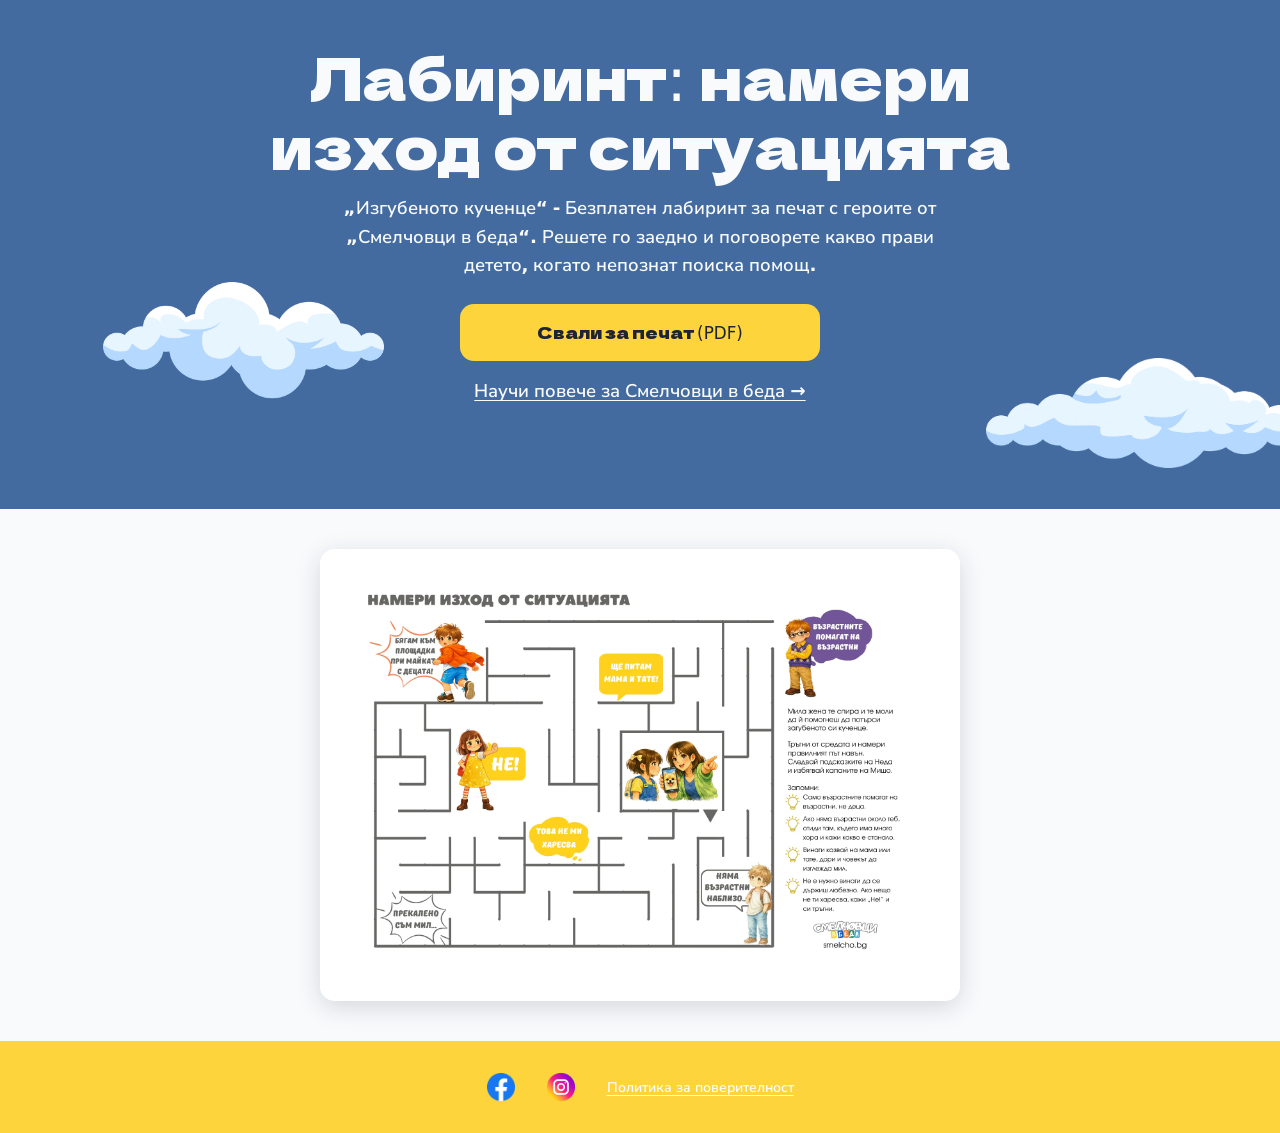
==== commit e018af04: "Improvements to download maze page" ====
--- a/materiali/index.html
+++ b/materiali/index.html
@@ -4,7 +4,7 @@
   <meta charset="UTF-8" />
   <meta name="viewport" content="width=device-width, initial-scale=1.0" />
   <title>Безплатен лабиринт за печат за деца | Смелчовци в беда</title>
-  <meta name="description" content="Безплатен лабиринт за печат: намери изход от ситуация с изгубено кученце. Решете го заедно и поговорете какво прави детето, когато непознат поиска помощ." />
+  <meta name="description" content="„Изгубеното кученце“ - Безплатен лабиринт за печат с героите от „Смелчовци в беда“: намери изход от ситуация с изгубено кученце. Решете го заедно и поговорете какво прави детето, когато непознат поиска помощ." />
 
   <!-- Trailing slash, same convention as the landing page: GitHub Pages
        serves materiali/index.html at /materiali/. -->
@@ -62,7 +62,7 @@
 
       <div class="materials__header-inner">
         <h1 class="materials__title">Лабиринт: намери изход от ситуацията</h1>
-        <p class="materials__lead">Безплатен лист за печат. Решете го заедно и поговорете какво прави детето, когато непознат поиска помощ.</p>
+        <p class="materials__lead">„Изгубеното кученце“ - Безплатен лабиринт за печат с героите от „Смелчовци в беда“. Решете го заедно и поговорете какво прави детето, когато непознат поиска помощ.</p>
 
         <div class="materials__actions">
           <!-- Plain download link; works with JS off. script.js only
@@ -74,7 +74,7 @@
             data-track-download
           >Свали за печат (PDF)</a>
 
-          <a class="materials__more" href="../">Научи повече за Смелчовци в беда<span aria-hidden="true">→</span></a>
+          <a class="materials__more" href="../">Научи повече за Смелчовци в беда →</a>
         </div>
       </div>
     </header>
